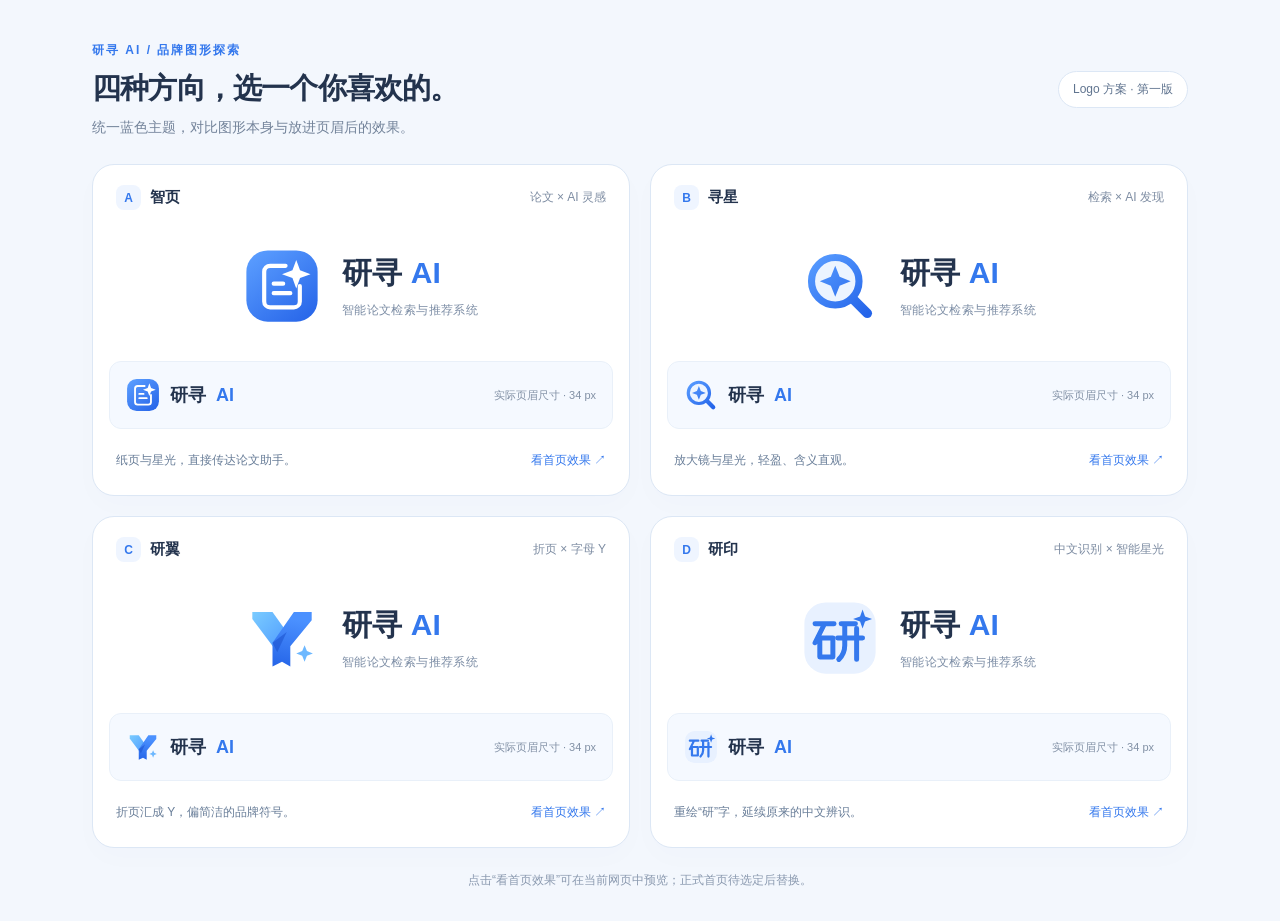
==== frontend/brand-concepts-v1/index.html @ a5123a5a "feat: 研寻 AI 学术检索系统（Agent 自主检索 + TRACE-Rank 排序） - 原生 Function Calling 检索循环：模型自主选择关键词/语义/引文工具并在预算内结束 -" ====
<!DOCTYPE html>
<html lang="zh-CN">
<head>
  <meta charset="UTF-8" />
  <meta name="viewport" content="width=device-width, initial-scale=1" />
  <title>研寻 AI · Logo 方案对比</title>
  <style>
    * { box-sizing:border-box; }
    body { margin:0; color:#23334d; background:#f3f7fd; font-family:Inter,"Microsoft YaHei",sans-serif; }
    main { max-width:1160px; margin:auto; padding:42px 32px 32px; }
    .page-top { display:flex; justify-content:space-between; align-items:center; margin-bottom:27px; }
    .eyebrow { margin:0 0 10px; color:#3478ed; font-size:12px; font-weight:650; letter-spacing:2px; }
    h1 { margin:0; font-size:29px; letter-spacing:-.8px; }
    .intro { margin:10px 0 0; color:#73839a; font-size:14px; }
    .tag { border:1px solid #dce7f5; border-radius:20px; padding:9px 14px; background:white; color:#60748f; font-size:12px; }
    .grid { display:grid; grid-template-columns:repeat(2,minmax(0,1fr)); gap:20px; }
    .card { overflow:hidden; border:1px solid #dce7f5; border-radius:22px; background:white; box-shadow:0 10px 28px #294b7a04; }
    .card-top { display:flex; justify-content:space-between; align-items:center; padding:20px 23px 0; }
    .label { display:flex; align-items:center; gap:9px; font-size:15px; font-weight:650; }
    .letter { display:grid; place-items:center; width:25px; height:25px; border-radius:8px; background:#eff5ff; color:#3478ed; font-size:12px; }
    .idea { color:#7d8ca2; font-size:12px; }
    .showcase { min-height:151px; display:flex; align-items:center; justify-content:center; gap:22px; padding:23px; }
    .large-icon { width:76px; height:76px; }
    .wordmark { font-size:30px; letter-spacing:.2px; font-weight:700; }
    .wordmark span,.header-brand span { color:#3478ed; }
    .subtitle { margin-top:8px; font-size:12px; letter-spacing:.4px; color:#7c8da5; }
    .in-header { display:flex; align-items:center; justify-content:space-between; gap:16px; margin:0 16px; padding:16px; background:#f5f9ff; border:1px solid #e9f0f9; border-radius:12px; }
    .header-brand { display:flex; align-items:center; gap:10px; font-size:18px; font-weight:650; white-space:nowrap; }
    .header-brand img { width:34px; height:34px; }
    .scale-label { color:#8190a5; font-size:11px; }
    .card-bottom { display:flex; justify-content:space-between; align-items:center; padding:16px 23px 19px; gap:16px; }
    .detail { margin:0; color:#687d98; font-size:12px; }
    .preview-button { border:0; padding:7px 0; background:none; color:#3478ed; font:inherit; font-size:12px; cursor:pointer; white-space:nowrap; }
    .preview-button:hover { color:#1c56c2; }
    button:focus-visible { outline:2px solid #3478ed; outline-offset:4px; border-radius:4px; }
    .footer { text-align:center; margin:24px 0 0; color:#8a99af; font-size:12px; }
    dialog { width:min(1440px,96vw); height:94vh; max-height:100vh; padding:0; border:1px solid #dce7f5; border-radius:18px; box-shadow:0 24px 100px #10284a33; }
    dialog::backdrop { background:#152d4c66; }
    .dialog-bar { height:54px; display:flex; align-items:center; justify-content:space-between; padding:0 22px; border-bottom:1px solid #e6eef8; }
    .dialog-bar strong { font-size:14px; }
    .close-button { background:#eff5ff; color:#3478ed; border:0; border-radius:8px; padding:7px 12px; font:inherit; font-size:12px; cursor:pointer; }
    iframe { display:block; width:100%; height:calc(100% - 54px); border:0; background:#f5f9ff; }
  </style>
</head>
<body>
  <main>
    <div class="page-top">
      <div>
        <p class="eyebrow">研寻 AI / 品牌图形探索</p>
        <h1>四种方向，选一个你喜欢的。</h1>
        <p class="intro">统一蓝色主题，对比图形本身与放进页眉后的效果。</p>
      </div>
      <span class="tag">Logo 方案 · 第一版</span>
    </div>
    <div class="grid">
      <article class="card">
        <div class="card-top"><div class="label"><span class="letter">A</span>智页</div><span class="idea">论文 × AI 灵感</span></div>
        <div class="showcase"><img class="large-icon" data-logo="a" alt="A 智页图标" /><div><div class="wordmark">研寻 <span>AI</span></div><div class="subtitle">智能论文检索与推荐系统</div></div></div>
        <div class="in-header"><div class="header-brand"><img data-logo="a" alt="" />研寻 <span>AI</span></div><span class="scale-label">实际页眉尺寸 · 34 px</span></div>
        <div class="card-bottom"><p class="detail">纸页与星光，直接传达论文助手。</p><button class="preview-button" data-concept="a">看首页效果 ↗</button></div>
      </article>
      <article class="card">
        <div class="card-top"><div class="label"><span class="letter">B</span>寻星</div><span class="idea">检索 × AI 发现</span></div>
        <div class="showcase"><img class="large-icon" data-logo="b" alt="B 寻星图标" /><div><div class="wordmark">研寻 <span>AI</span></div><div class="subtitle">智能论文检索与推荐系统</div></div></div>
        <div class="in-header"><div class="header-brand"><img data-logo="b" alt="" />研寻 <span>AI</span></div><span class="scale-label">实际页眉尺寸 · 34 px</span></div>
        <div class="card-bottom"><p class="detail">放大镜与星光，轻盈、含义直观。</p><button class="preview-button" data-concept="b">看首页效果 ↗</button></div>
      </article>
      <article class="card">
        <div class="card-top"><div class="label"><span class="letter">C</span>研翼</div><span class="idea">折页 × 字母 Y</span></div>
        <div class="showcase"><img class="large-icon" data-logo="c" alt="C 研翼图标" /><div><div class="wordmark">研寻 <span>AI</span></div><div class="subtitle">智能论文检索与推荐系统</div></div></div>
        <div class="in-header"><div class="header-brand"><img data-logo="c" alt="" />研寻 <span>AI</span></div><span class="scale-label">实际页眉尺寸 · 34 px</span></div>
        <div class="card-bottom"><p class="detail">折页汇成 Y，偏简洁的品牌符号。</p><button class="preview-button" data-concept="c">看首页效果 ↗</button></div>
      </article>
      <article class="card">
        <div class="card-top"><div class="label"><span class="letter">D</span>研印</div><span class="idea">中文识别 × 智能星光</span></div>
        <div class="showcase"><img class="large-icon" data-logo="d" alt="D 研印图标" /><div><div class="wordmark">研寻 <span>AI</span></div><div class="subtitle">智能论文检索与推荐系统</div></div></div>
        <div class="in-header"><div class="header-brand"><img data-logo="d" alt="" />研寻 <span>AI</span></div><span class="scale-label">实际页眉尺寸 · 34 px</span></div>
        <div class="card-bottom"><p class="detail">重绘“研”字，延续原来的中文辨识。</p><button class="preview-button" data-concept="d">看首页效果 ↗</button></div>
      </article>
    </div>
    <p class="footer">点击“看首页效果”可在当前网页中预览；正式首页待选定后替换。</p>
  </main>
  <dialog id="preview-dialog" aria-labelledby="preview-title">
    <div class="dialog-bar"><strong id="preview-title">首页预览</strong><button class="close-button" id="close-preview">关闭预览</button></div>
    <iframe id="home-preview" title="所选 Logo 的首页预览"></iframe>
  </dialog>
  <script>
    // 仅修改预览窗口里的品牌，生产首页及检索逻辑不参与方案选择。
    const concepts = {
      a:{name:'A · 智页',file:'a-paper-spark.svg',src:'[data-uri]'},
      b:{name:'B · 寻星',file:'b-search-spark.svg',src:'[data-uri]'},
      c:{name:'C · 研翼',file:'c-folded-y.svg',src:'[data-uri]'},
      d:{name:'D · 研印',file:'d-yan-character.svg',src:'[data-uri]'}
    };
    // 内嵌 SVG 指定标准 MIME，避免 Windows 静态服务将 svg 识别为 image/svg。
    document.querySelectorAll('[data-logo]').forEach(img => {
      img.src = concepts[img.dataset.logo].src;
    });
    const dialog = document.getElementById('preview-dialog');
    const frame = document.getElementById('home-preview');
    document.querySelectorAll('[data-concept]').forEach(button => {
      button.addEventListener('click', () => {
        const id = button.dataset.concept;
        const concept = concepts[id];
        document.getElementById('preview-title').textContent = concept.name + ' / 首页效果';
        // iframe 与主页面同源；每次打开重新导航，关闭后不留下临时修改。
        frame.onload = () => {
          const doc = frame.contentDocument;
          const icon = doc.createElement('img');
          icon.src = concept.src;
          icon.dataset.logo = id;
          icon.alt = '';
          icon.width = icon.height = 34;
          icon.style.display = 'block';
          doc.querySelector('.brand-icon').replaceWith(icon);
          const name = doc.querySelector('.brand-name');
          name.innerHTML = '研寻 <span style="color:#3478ed">AI</span>';
        };
        frame.src = '/?ui=logo-preview-' + button.dataset.concept;
        dialog.showModal();
      });
    });
    document.getElementById('close-preview').addEventListener('click', () => dialog.close());
    dialog.addEventListener('close', () => {
      frame.onload = null;
      frame.src = 'about:blank';
    });
  </script>
</body>
</html>
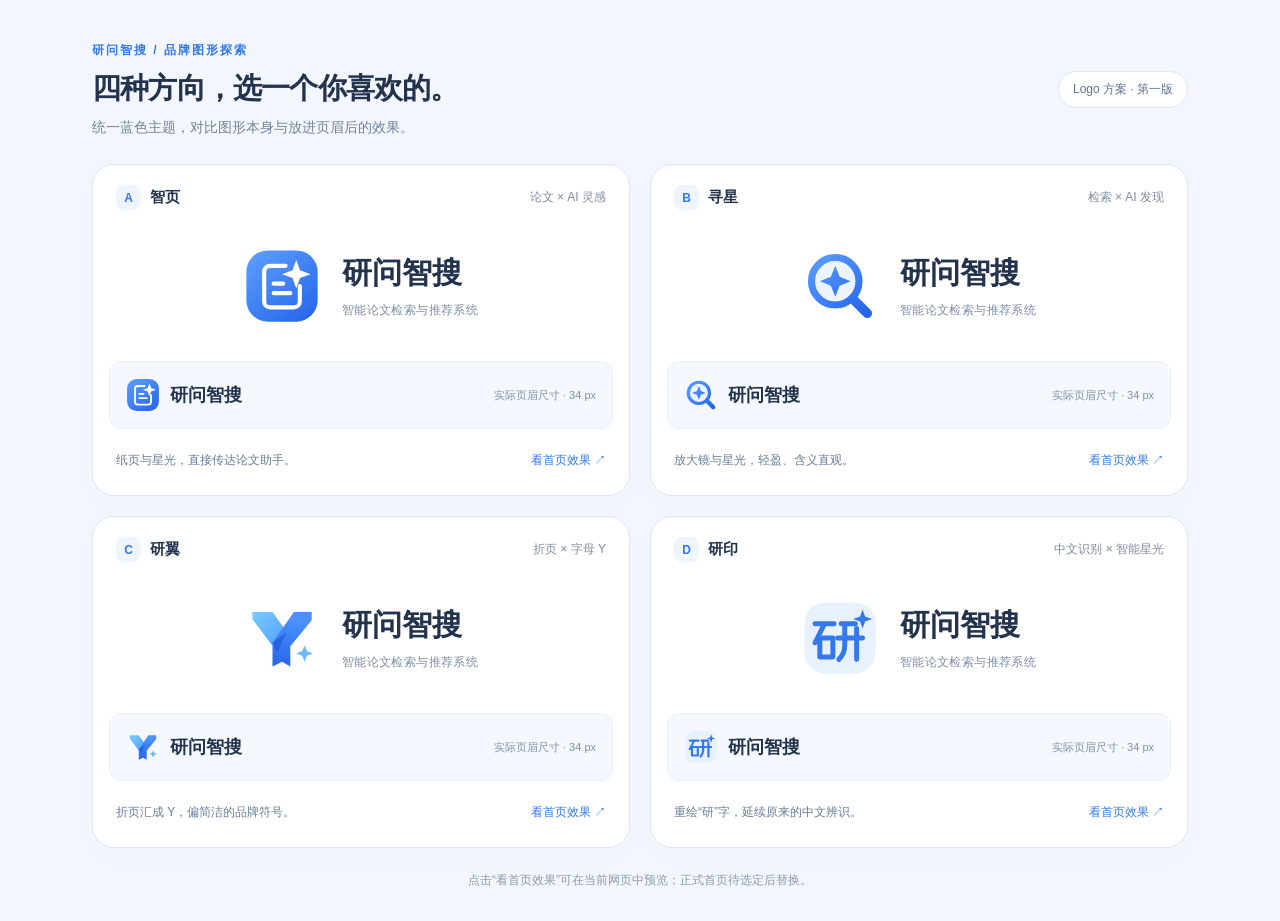
==== commit fafa88de: "refactor: 品牌名改回「研问智搜」 - 首页标题、左上品牌名、页脚统一为「研问智搜」 - 放大镜 logo 保持不变 - 同步 theme-preview / brand-concepts 辅" ====
--- a/frontend/brand-concepts-v1/index.html
+++ b/frontend/brand-concepts-v1/index.html
@@ -3,7 +3,7 @@
 <head>
   <meta charset="UTF-8" />
   <meta name="viewport" content="width=device-width, initial-scale=1" />
-  <title>研寻 AI · Logo 方案对比</title>
+  <title>研问智搜 · Logo 方案对比</title>
   <style>
     * { box-sizing:border-box; }
     body { margin:0; color:#23334d; background:#f3f7fd; font-family:Inter,"Microsoft YaHei",sans-serif; }
@@ -46,7 +46,7 @@
   <main>
     <div class="page-top">
       <div>
-        <p class="eyebrow">研寻 AI / 品牌图形探索</p>
+        <p class="eyebrow">研问智搜 / 品牌图形探索</p>
         <h1>四种方向，选一个你喜欢的。</h1>
         <p class="intro">统一蓝色主题，对比图形本身与放进页眉后的效果。</p>
       </div>
@@ -55,26 +55,26 @@
     <div class="grid">
       <article class="card">
         <div class="card-top"><div class="label"><span class="letter">A</span>智页</div><span class="idea">论文 × AI 灵感</span></div>
-        <div class="showcase"><img class="large-icon" data-logo="a" alt="A 智页图标" /><div><div class="wordmark">研寻 <span>AI</span></div><div class="subtitle">智能论文检索与推荐系统</div></div></div>
-        <div class="in-header"><div class="header-brand"><img data-logo="a" alt="" />研寻 <span>AI</span></div><span class="scale-label">实际页眉尺寸 · 34 px</span></div>
+        <div class="showcase"><img class="large-icon" data-logo="a" alt="A 智页图标" /><div><div class="wordmark">研问智搜</div><div class="subtitle">智能论文检索与推荐系统</div></div></div>
+        <div class="in-header"><div class="header-brand"><img data-logo="a" alt="" />研问智搜</div><span class="scale-label">实际页眉尺寸 · 34 px</span></div>
         <div class="card-bottom"><p class="detail">纸页与星光，直接传达论文助手。</p><button class="preview-button" data-concept="a">看首页效果 ↗</button></div>
       </article>
       <article class="card">
         <div class="card-top"><div class="label"><span class="letter">B</span>寻星</div><span class="idea">检索 × AI 发现</span></div>
-        <div class="showcase"><img class="large-icon" data-logo="b" alt="B 寻星图标" /><div><div class="wordmark">研寻 <span>AI</span></div><div class="subtitle">智能论文检索与推荐系统</div></div></div>
-        <div class="in-header"><div class="header-brand"><img data-logo="b" alt="" />研寻 <span>AI</span></div><span class="scale-label">实际页眉尺寸 · 34 px</span></div>
+        <div class="showcase"><img class="large-icon" data-logo="b" alt="B 寻星图标" /><div><div class="wordmark">研问智搜</div><div class="subtitle">智能论文检索与推荐系统</div></div></div>
+        <div class="in-header"><div class="header-brand"><img data-logo="b" alt="" />研问智搜</div><span class="scale-label">实际页眉尺寸 · 34 px</span></div>
         <div class="card-bottom"><p class="detail">放大镜与星光，轻盈、含义直观。</p><button class="preview-button" data-concept="b">看首页效果 ↗</button></div>
       </article>
       <article class="card">
         <div class="card-top"><div class="label"><span class="letter">C</span>研翼</div><span class="idea">折页 × 字母 Y</span></div>
-        <div class="showcase"><img class="large-icon" data-logo="c" alt="C 研翼图标" /><div><div class="wordmark">研寻 <span>AI</span></div><div class="subtitle">智能论文检索与推荐系统</div></div></div>
-        <div class="in-header"><div class="header-brand"><img data-logo="c" alt="" />研寻 <span>AI</span></div><span class="scale-label">实际页眉尺寸 · 34 px</span></div>
+        <div class="showcase"><img class="large-icon" data-logo="c" alt="C 研翼图标" /><div><div class="wordmark">研问智搜</div><div class="subtitle">智能论文检索与推荐系统</div></div></div>
+        <div class="in-header"><div class="header-brand"><img data-logo="c" alt="" />研问智搜</div><span class="scale-label">实际页眉尺寸 · 34 px</span></div>
         <div class="card-bottom"><p class="detail">折页汇成 Y，偏简洁的品牌符号。</p><button class="preview-button" data-concept="c">看首页效果 ↗</button></div>
       </article>
       <article class="card">
         <div class="card-top"><div class="label"><span class="letter">D</span>研印</div><span class="idea">中文识别 × 智能星光</span></div>
-        <div class="showcase"><img class="large-icon" data-logo="d" alt="D 研印图标" /><div><div class="wordmark">研寻 <span>AI</span></div><div class="subtitle">智能论文检索与推荐系统</div></div></div>
-        <div class="in-header"><div class="header-brand"><img data-logo="d" alt="" />研寻 <span>AI</span></div><span class="scale-label">实际页眉尺寸 · 34 px</span></div>
+        <div class="showcase"><img class="large-icon" data-logo="d" alt="D 研印图标" /><div><div class="wordmark">研问智搜</div><div class="subtitle">智能论文检索与推荐系统</div></div></div>
+        <div class="in-header"><div class="header-brand"><img data-logo="d" alt="" />研问智搜</div><span class="scale-label">实际页眉尺寸 · 34 px</span></div>
         <div class="card-bottom"><p class="detail">重绘“研”字，延续原来的中文辨识。</p><button class="preview-button" data-concept="d">看首页效果 ↗</button></div>
       </article>
     </div>
@@ -114,7 +114,7 @@
           icon.style.display = 'block';
           doc.querySelector('.brand-icon').replaceWith(icon);
           const name = doc.querySelector('.brand-name');
-          name.innerHTML = '研寻 <span style="color:#3478ed">AI</span>';
+          name.innerHTML = '研问智搜';
         };
         frame.src = '/?ui=logo-preview-' + button.dataset.concept;
         dialog.showModal();
